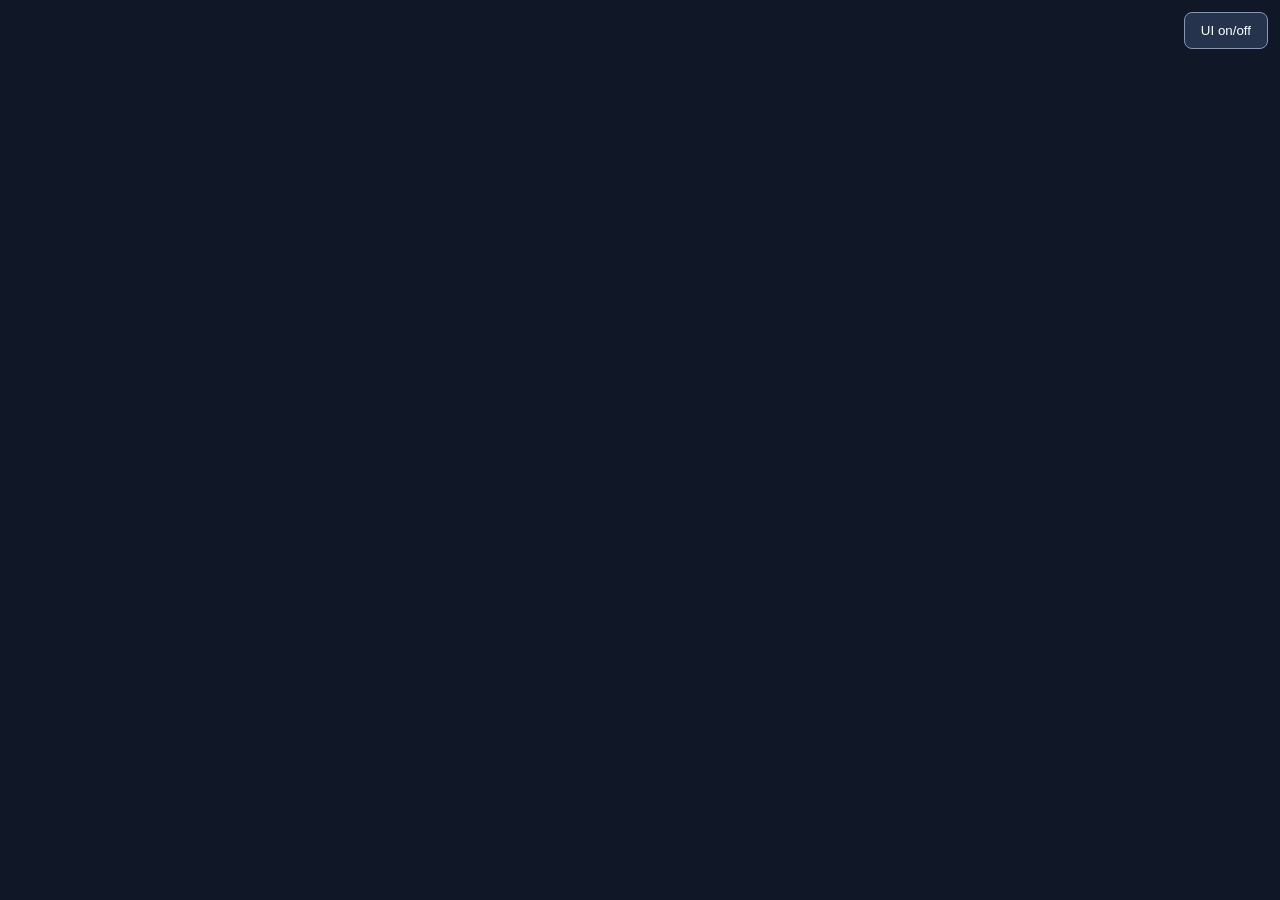
==== 3-Arrival/index.html @ 91040842 "ajout exercices 5-7" ====
<!doctype html>
<html lang="fr">
<head>
  <meta charset="utf-8">
  <meta name="viewport" content="width=device-width, initial-scale=1">
  <title>Arrival — Serpents et nourriture</title>
  <link rel="stylesheet" href="style.css">
  <script src="libraries/p5.min.js"></script>
  <script src="vehicle.js"></script>
  <script src="snakeRing.js"></script>
  <script src="snake.js"></script>
  <script src="snake-controls.js"></script>
  <script src="nourriture.js"></script>
  <script src="sketch.js"></script>
</head>
<body>
  <button id="ui-toggle" type="button" aria-expanded="false" aria-controls="controls-panel">UI on/off</button>
  <section id="controls-panel" hidden aria-label="Réglages des serpents">
    <h1>Arrival · Serpents</h1>
    <p>Déplacez la souris. Nourriture à portée : elle rejoint la tête et ajoute un anneau.</p>
    <fieldset><legend>Scène</legend>
      <label for="snakeCount">Serpents <output id="snakeCount-value"></output></label>
      <input id="snakeCount" type="range" min="1" max="20" step="1" value="1">
      <label for="foodInterval">Une nourriture toutes les (s) <output id="foodInterval-value"></output></label>
      <input id="foodInterval" type="range" min="0.5" max="20" step="0.5" value="5">
      <p>Nourriture présente : <output id="food-count">5</output></p>
    </fieldset>
    <div id="individual-snakes" aria-label="Paramètres individuels"></div>
    <fieldset><legend>Anneaux — paramètres communs</legend>
      <label for="ringSpeed">Vitesse max <output id="ringSpeed-value"></output></label>
      <input id="ringSpeed" type="range" min="0" max="40" step="0.1" value="5">
      <label for="ringForce">Accélération max <output id="ringForce-value"></output></label>
      <input id="ringForce" type="range" min="0" max="10" step="0.05" value="0.3">
      <label for="ringBraking">Zone de freinage anneaux (px) <output id="ringBraking-value"></output></label>
      <input id="ringBraking" type="range" min="20" max="300" step="1" value="50">
      <label for="headBraking">Zone de freinage têtes (px) <output id="headBraking-value"></output></label>
      <input id="headBraking" type="range" min="20" max="300" step="1" value="100">
    </fieldset>
    <label class="debug"><input id="debug-toggle" type="checkbox"> Debug · touche D</label>
    <p>Vitesse : px/image. Accélération : variation de vitesse/image. Espacement mesuré entre les bords des cercles.</p>
    <p>Illustrations : <a href="https://github.com/twitter/twemoji">Twemoji</a>, Twitter et contributeurs, <a href="https://creativecommons.org/licenses/by/4.0/">CC BY 4.0</a>.</p>
  </section>
</body>
</html>
---- 3-Arrival/style.css ----
html, body { margin: 0; padding: 0; background: #101827; color: #edf4ff; font: 14px/1.5 system-ui, sans-serif; }
canvas { display: block; touch-action: none; }
[hidden] { display: none !important; }
#ui-toggle { position: fixed; z-index: 3; top: 12px; right: 12px; padding: 10px 16px; border: 1px solid #8396b5; border-radius: 8px; background: #25344c; color: #fff; cursor: pointer; }
#controls-panel { position: fixed; z-index: 2; top: 12px; left: 12px; box-sizing: border-box; width: min(340px, calc(100vw - 24px)); max-height: calc(100vh - 76px); overflow: auto; padding: 18px; background: #162238f2; border: 1px solid #657d9f; border-radius: 12px; }
h1 { margin: 0; font-size: 20px; }
p { color: #bbcbe1; font-size: 12px; }
fieldset { margin: 14px 0; border: 1px solid #506684; border-radius: 8px; }
legend { color: #8de8c3; padding: 0 6px; }
label { display: flex; align-items: center; justify-content: space-between; margin-top: 8px; gap: 8px; }
output { color: #ffdb91; font-variant-numeric: tabular-nums; }
input[type=range] { display: block; width: 100%; margin: 8px 0 14px; accent-color: #5ee0af; }
.debug { justify-content: flex-start; }
:focus-visible { outline: 2px solid #ffdb91; outline-offset: 3px; }

input[type=color] { width: 100%; height: 36px; margin: 8px 0 14px; border: 1px solid #657d9f; background: transparent; cursor: pointer; }
a { color: #8de8c3; }
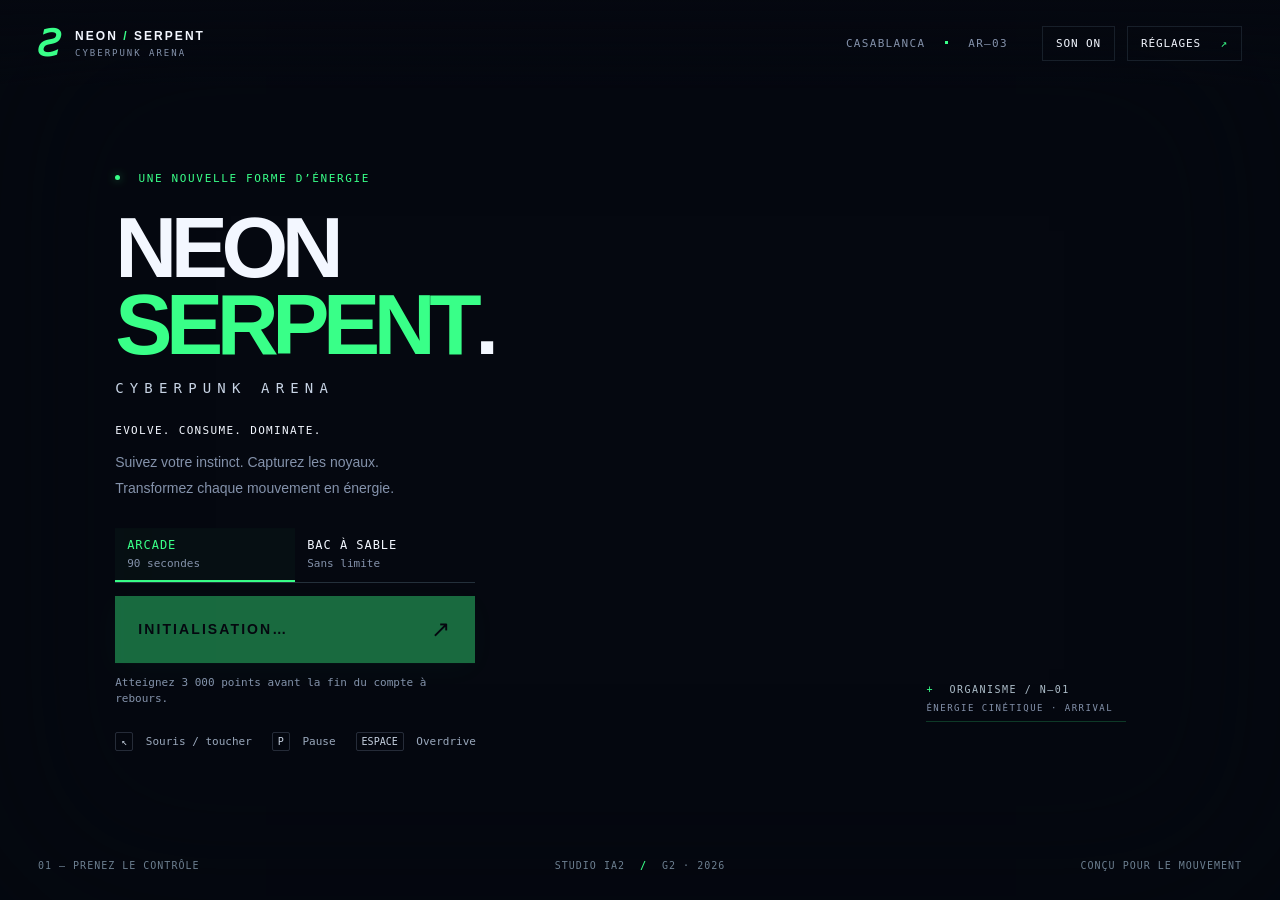
==== commit 315120e9: "Sauvegarder mes personnalisations avant synchronisation avec le cours" ====
--- a/3-Arrival/index.html
+++ b/3-Arrival/index.html
@@ -1,44 +1,74 @@
-<!doctype html>
+<!DOCTYPE html>
 <html lang="fr">
 <head>
   <meta charset="utf-8">
-  <meta name="viewport" content="width=device-width, initial-scale=1">
-  <title>Arrival — Serpents et nourriture</title>
+  <meta name="viewport" content="width=device-width, initial-scale=1, viewport-fit=cover">
+  <meta name="theme-color" content="#050810">
+  <meta name="description" content="Pilotez le serpent, enchaînez les noyaux et libérez l’Overdrive.">
+  <title>NEON SERPENT — CYBERPUNK ARENA</title>
+  <link rel="icon" href="data:image/svg+xml,%3Csvg xmlns='http://www.w3.org/2000/svg' viewBox='0 0 32 32'%3E%3Cpath fill='%2339FF88' d='M4 4h24v7H11v3h17v14H4v-7h17v-3H4z'/%3E%3C/svg%3E">
   <link rel="stylesheet" href="style.css">
-  <script src="libraries/p5.min.js"></script>
-  <script src="vehicle.js"></script>
-  <script src="snakeRing.js"></script>
-  <script src="snake.js"></script>
-  <script src="snake-controls.js"></script>
-  <script src="nourriture.js"></script>
-  <script src="sketch.js"></script>
+  <script defer src="libraries/p5.min.js"></script>
+  <script defer src="vehicle.js"></script>
+  <script defer src="snake.js"></script>
+  <script defer src="food.js"></script>
+  <script defer src="arenaSession.js"></script>
+  <script defer src="energyParticle.js"></script>
+  <script defer src="arenaEffects.js"></script>
+  <script defer src="neonSnake.js"></script>
+  <script defer src="neonFood.js"></script>
+  <script defer src="arenaAudio.js"></script>
+  <script defer src="arenaRenderer.js"></script>
+  <script defer src="arenaUI.js"></script>
+  <script defer src="sketch.js"></script>
 </head>
 <body>
-  <button id="ui-toggle" type="button" aria-expanded="false" aria-controls="controls-panel">UI on/off</button>
-  <section id="controls-panel" hidden aria-label="Réglages des serpents">
-    <h1>Arrival · Serpents</h1>
-    <p>Déplacez la souris. Nourriture à portée : elle rejoint la tête et ajoute un anneau.</p>
-    <fieldset><legend>Scène</legend>
-      <label for="snakeCount">Serpents <output id="snakeCount-value"></output></label>
-      <input id="snakeCount" type="range" min="1" max="20" step="1" value="1">
-      <label for="foodInterval">Une nourriture toutes les (s) <output id="foodInterval-value"></output></label>
-      <input id="foodInterval" type="range" min="0.5" max="20" step="0.5" value="5">
-      <p>Nourriture présente : <output id="food-count">5</output></p>
-    </fieldset>
-    <div id="individual-snakes" aria-label="Paramètres individuels"></div>
-    <fieldset><legend>Anneaux — paramètres communs</legend>
-      <label for="ringSpeed">Vitesse max <output id="ringSpeed-value"></output></label>
-      <input id="ringSpeed" type="range" min="0" max="40" step="0.1" value="5">
-      <label for="ringForce">Accélération max <output id="ringForce-value"></output></label>
-      <input id="ringForce" type="range" min="0" max="10" step="0.05" value="0.3">
-      <label for="ringBraking">Zone de freinage anneaux (px) <output id="ringBraking-value"></output></label>
-      <input id="ringBraking" type="range" min="20" max="300" step="1" value="50">
-      <label for="headBraking">Zone de freinage têtes (px) <output id="headBraking-value"></output></label>
-      <input id="headBraking" type="range" min="20" max="300" step="1" value="100">
-    </fieldset>
-    <label class="debug"><input id="debug-toggle" type="checkbox"> Debug · touche D</label>
-    <p>Vitesse : px/image. Accélération : variation de vitesse/image. Espacement mesuré entre les bords des cercles.</p>
-    <p>Illustrations : <a href="https://github.com/twitter/twemoji">Twemoji</a>, Twitter et contributeurs, <a href="https://creativecommons.org/licenses/by/4.0/">CC BY 4.0</a>.</p>
+  <main id="arena" aria-label="Arène Neon Serpent"></main>
+  <div class="vignette" aria-hidden="true"></div>
+  <header class="masthead">
+    <a class="wordmark" href="#" id="home" aria-label="Neon Serpent, retour au menu"><span class="sigil" aria-hidden="true">Ƨ</span><span>NEON<span class="green"> / </span>SERPENT<small>CYBERPUNK ARENA</small></span></a>
+    <div class="header-actions"><span class="location">CASABLANCA <i></i> AR—03</span><button id="sound" class="icon-button" aria-pressed="false" title="Couper le son · M">SON ON</button><button id="settings-open" class="icon-button" aria-label="Ouvrir les réglages · H">RÉGLAGES <span>↗</span></button></div>
+  </header>
+
+  <section id="menu" class="menu-screen" aria-labelledby="game-title">
+    <div class="hero">
+      <p class="eyebrow"><span class="status-dot"></span> UNE NOUVELLE FORME D’ÉNERGIE</p>
+      <h1 id="game-title">NEON<br><span>SERPENT</span><b class="title-period">.</b></h1>
+      <p class="subtitle">CYBERPUNK ARENA</p>
+      <p class="tagline">EVOLVE. CONSUME. DOMINATE.</p>
+      <p class="hero-copy">Suivez votre instinct. Capturez les noyaux.<br>Transformez chaque mouvement en énergie.</p>
+      <div class="mode-switch" role="group" aria-label="Mode de jeu"><button data-mode="arcade" aria-pressed="true" class="selected">ARCADE <small>90 secondes</small></button><button data-mode="sandbox" aria-pressed="false">BAC À SABLE <small>Sans limite</small></button></div>
+      <button id="play" class="play-button" disabled><span>INITIALISATION…</span><b>↗</b></button>
+      <p id="mode-guide" class="mode-guide">Atteignez 3 000 points avant la fin du compte à rebours.</p>
+      <div class="controls-guide"><span><kbd>↖</kbd> Souris / toucher</span><span><kbd>P</kbd> Pause</span><span><kbd>ESPACE</kbd> Overdrive</span></div>
+    </div>
+    <div class="specimen-label" aria-hidden="true"><span class="tiny-cross">+</span> ORGANISME / N—01<small>ÉNERGIE CINÉTIQUE · ARRIVAL</small><div class="specimen-line"></div></div>
+    <div class="menu-footer"><span>01 — PRENEZ LE CONTRÔLE</span><span>STUDIO IA2 <b> / </b> G2 · 2026</span><span class="footer-right">CONÇU POUR LE MOUVEMENT</span></div>
   </section>
+
+  <section id="hud" class="hud" hidden aria-label="Statistiques de la partie">
+    <div class="score-block"><span class="micro-label">SCORE</span><strong id="score">000000</strong><span class="best-label">RECORD <b id="best">0</b></span></div>
+    <div class="round-block"><span id="mode-label" class="micro-label">ARCADE / OBJECTIF 3000</span><strong id="timer">01:30</strong><span id="cores">0 noyau · 14 anneaux</span></div>
+    <div class="combo-block"><span class="micro-label">COMBO</span><strong id="combo">×1</strong><div class="combo-track"><i id="combo-progress"></i></div></div>
+  </section>
+  <div id="game-toolbar" class="game-toolbar" hidden>
+    <div class="overdrive-group"><div class="overdrive-heading"><span id="overdrive-label">OVERDRIVE</span><span id="charge">0%</span></div><div class="energy-track"><i id="energy-progress"></i></div><button id="overdrive" disabled>CHARGEZ AVEC 5 NOYAUX <kbd>ESPACE</kbd></button></div>
+    <div class="toolbar-right"><button id="add-snake" hidden>＋ SERPENT</button><button id="restart">RECOMMENCER <kbd>R</kbd></button><button id="pause">PAUSE <kbd>P</kbd></button></div>
+  </div>
+  <div id="toast" class="toast" role="status" aria-live="polite"></div>
+  <div id="score-pop" class="score-pop" aria-hidden="true"></div>
+
+  <section id="pause-screen" class="overlay" hidden aria-labelledby="pause-title"><div class="result-card"><span class="eyebrow">SIGNAL EN ATTENTE</span><h2 id="pause-title">PAUSE<span class="green">.</span></h2><p>Respirez. Votre énergie vous attend.</p><button id="resume" class="primary-button">REPRENDRE <span>↗</span></button><button id="pause-menu" class="text-button">RETOUR AU MENU</button></div></section>
+  <section id="result-screen" class="overlay" hidden aria-labelledby="result-title"><div class="result-card"><span id="result-eyebrow" class="eyebrow">SESSION TERMINÉE</span><h2 id="result-title">GAME OVER</h2><p id="result-copy">Le temps est écoulé. Reconnectez-vous.</p><div class="result-stats"><div><span>SCORE FINAL</span><strong id="final-score">0</strong></div><div><span>RECORD</span><strong id="final-best">0</strong></div><div><span>COMBO MAX.</span><strong id="final-combo">×1</strong></div></div><button id="retry" class="primary-button">REJOUER <span>↗</span></button><button id="result-menu" class="text-button">RETOUR AU MENU</button></div></section>
+
+  <dialog id="settings" aria-labelledby="settings-title"><div class="settings-heading"><div><span class="eyebrow">CALIBRATION</span><h2 id="settings-title">À votre rythme.</h2></div><button id="settings-close" aria-label="Fermer les réglages">✕</button></div>
+    <p class="settings-intro">Des réglages indépendants pour une créature qui vous ressemble.</p>
+    <fieldset><legend>MOUVEMENT / TÊTE</legend><label for="head-speed">Vitesse maximale <output id="head-speed-value">4.0</output></label><input id="head-speed" type="range" min="0" max="12" step="0.1" value="4"><label for="head-force">Accélération · maxForce <output id="head-force-value">0.20</output></label><input id="head-force" type="range" min="0" max="1" step="0.01" value="0.2"></fieldset>
+    <fieldset><legend>MOUVEMENT / ANNEAUX</legend><label for="body-speed">Vitesse maximale <output id="body-speed-value">4.0</output></label><input id="body-speed" type="range" min="0" max="12" step="0.1" value="4"><label for="body-force">Accélération · maxForce <output id="body-force-value">0.20</output></label><input id="body-force" type="range" min="0" max="1" step="0.01" value="0.2"></fieldset>
+    <fieldset><legend>AUDIO</legend><label for="master-volume">Volume général <output id="master-volume-value">45%</output></label><input id="master-volume" type="range" min="0" max="100" value="45"><div class="volume-pair"><div><label for="effects-volume">Effets <output id="effects-volume-value">70%</output></label><input id="effects-volume" type="range" min="0" max="100" value="70"></div><div><label for="music-volume">Ambiance <output id="music-volume-value">25%</output></label><input id="music-volume" type="range" min="0" max="100" value="25"></div></div><label class="checkbox-label"><input id="music-enabled" type="checkbox"> Ambiance synthétique</label></fieldset>
+    <fieldset><legend>CONFORT VISUEL</legend><label class="checkbox-label"><input id="reduced-effects" type="checkbox"> Effets réduits</label><label class="checkbox-label"><input id="screen-shake" type="checkbox"> Micro-secousse à la collecte</label></fieldset>
+    <p class="settings-note">Physique par image : maxForce règle l’accélération. Les réglages sont conservés lors d’un redémarrage. <kbd>H</kbd> ouvre ou ferme ce panneau.</p>
+  </dialog>
+  <noscript><p class="no-script">Activez JavaScript pour entrer dans l’arène.</p></noscript>
 </body>
 </html>
--- a/3-Arrival/style.css
+++ b/3-Arrival/style.css
@@ -1,17 +1,182 @@
-html, body { margin: 0; padding: 0; background: #101827; color: #edf4ff; font: 14px/1.5 system-ui, sans-serif; }
+@font-face { font-family: ArenaMono; src: url('assets/inconsolata.otf') format('opentype'); font-display: swap; }
+:root { color-scheme: dark; --bg: #050810; --panel: #0A1020; --green: #39FF88; --cyan: #00E5FF; --text: #F3F7FF; --muted: #8492AB; --line: #25313d; }
+* { box-sizing: border-box; }
+html, body { margin: 0; width: 100%; height: 100%; overflow: hidden; background: var(--bg); color: var(--text); font-family: 'Segoe UI', Arial, sans-serif; }
+body { -webkit-tap-highlight-color: transparent; }
+button, input { font: inherit; }
+button { cursor: pointer; color: var(--text); background: transparent; border: 1px solid var(--line); transition: color 150ms, border-color 150ms, background 150ms, transform 150ms; }
+button:hover { border-color: var(--green); color: var(--green); }
+button:active { transform: translateY(1px); }
+button:disabled { opacity: .4; cursor: default; transform: none; }
+button:focus-visible, a:focus-visible, input:focus-visible { outline: 2px solid var(--cyan); outline-offset: 4px; }
+button, a { touch-action: manipulation; }
+[hidden] { display: none !important; }
+.green { color: var(--green); }
 canvas { display: block; touch-action: none; }
-[hidden] { display: none !important; }
-#ui-toggle { position: fixed; z-index: 3; top: 12px; right: 12px; padding: 10px 16px; border: 1px solid #8396b5; border-radius: 8px; background: #25344c; color: #fff; cursor: pointer; }
-#controls-panel { position: fixed; z-index: 2; top: 12px; left: 12px; box-sizing: border-box; width: min(340px, calc(100vw - 24px)); max-height: calc(100vh - 76px); overflow: auto; padding: 18px; background: #162238f2; border: 1px solid #657d9f; border-radius: 12px; }
-h1 { margin: 0; font-size: 20px; }
-p { color: #bbcbe1; font-size: 12px; }
-fieldset { margin: 14px 0; border: 1px solid #506684; border-radius: 8px; }
-legend { color: #8de8c3; padding: 0 6px; }
-label { display: flex; align-items: center; justify-content: space-between; margin-top: 8px; gap: 8px; }
-output { color: #ffdb91; font-variant-numeric: tabular-nums; }
-input[type=range] { display: block; width: 100%; margin: 8px 0 14px; accent-color: #5ee0af; }
-.debug { justify-content: flex-start; }
-:focus-visible { outline: 2px solid #ffdb91; outline-offset: 3px; }
-
-input[type=color] { width: 100%; height: 36px; margin: 8px 0 14px; border: 1px solid #657d9f; background: transparent; cursor: pointer; }
-a { color: #8de8c3; }
+#arena { position: fixed; inset: 0; }
+.vignette { position: fixed; inset: 0; pointer-events: none; box-shadow: inset 0 0 160px 40px #05081077; z-index: 1; }
+.masthead { position: fixed; inset: 0 0 auto; height: 87px; padding: 0 38px; display: flex; align-items: center; justify-content: space-between; z-index: 5; background: linear-gradient(#050810ef, #05081088, transparent); }
+.wordmark { display: flex; gap: 12px; align-items: center; text-decoration: none; color: var(--text); font-size: 12px; font-weight: 800; letter-spacing: .17em; }
+.wordmark small { display: block; color: var(--muted); font: 9px ArenaMono, monospace; letter-spacing: .22em; margin-top: 5px; }
+.sigil { color: var(--green); font-size: 36px; font-weight: 900; line-height: 1; transform: skew(-12deg); }
+.header-actions { display: flex; align-items: center; gap: 12px; }
+.masthead, .game-toolbar { pointer-events: none; }
+.masthead a, .masthead button, .game-toolbar button { pointer-events: auto; }
+.location { margin-right: 22px; font: 11px ArenaMono, monospace; color: var(--muted); letter-spacing: .12em; }
+.location i { display: inline-block; width: 3px; height: 3px; margin: 3px 12px; background: var(--green); }
+.icon-button { padding: 10px 13px; font: 11px ArenaMono, monospace; letter-spacing: .08em; border-color: #25313d99; }
+.icon-button span { margin-left: 12px; color: var(--green); }
+.menu-screen { position: fixed; inset: 0; z-index: 2; pointer-events: none; }
+.hero { position: absolute; left: 9%; top: 50%; transform: translateY(-49%); width: min(580px, 47vw); pointer-events: auto; }
+.eyebrow { font: 11px ArenaMono, monospace; letter-spacing: .15em; color: var(--green); }
+.status-dot { display: inline-block; width: 5px; height: 5px; background: var(--green); margin: 0 10px 2px 0; border-radius: 50%; box-shadow: 0 0 8px #39ff8870; }
+h1 { margin: 24px 0 8px; font-size: clamp(65px, 6.7vw, 108px); line-height: .9; letter-spacing: -.075em; font-weight: 900; }
+h1 span { color: var(--green); }
+.title-period { color: var(--text); }
+.subtitle { font: 14px ArenaMono, monospace; letter-spacing: .44em; margin: 17px 0 28px; color: #c7d3e4; }
+.tagline { font: 11px ArenaMono, monospace; letter-spacing: .12em; color: var(--text); }
+.hero-copy { font-size: 14px; line-height: 1.8; color: var(--muted); margin: 13px 0 27px; }
+.mode-switch { display: flex; width: 360px; max-width: 100%; margin-bottom: 13px; border-bottom: 1px solid var(--line); }
+.mode-switch button { text-align: left; width: 50%; padding: 10px 12px; font: 12px ArenaMono, monospace; letter-spacing: .08em; border: 0; border-bottom: 2px solid transparent; }
+.mode-switch button.selected { color: var(--green); border-bottom-color: var(--green); background: #39ff8808; }
+.mode-switch small { display: block; margin-top: 5px; color: var(--muted); font-size: 11px; letter-spacing: 0; }
+.play-button { width: 360px; max-width: 100%; padding: 19px 22px; display: flex; justify-content: space-between; align-items: center; color: #050810; background: var(--green); border-color: var(--green); font-size: 14px; letter-spacing: .15em; font-weight: 800; box-shadow: 0 6px 30px #39ff8814; }
+.play-button b { font-size: 23px; font-weight: 400; }
+.play-button:hover, .primary-button:hover { background: #97ffbd; color: #050810; border-color: #97ffbd; box-shadow: 0 6px 30px #39ff8829; }
+.mode-guide { color: var(--muted); font: 11px ArenaMono, monospace; margin: 12px 0 24px; max-width: 360px; line-height: 1.5; }
+.controls-guide { display: flex; gap: 20px; color: #9aa8bc; font: 11px ArenaMono, monospace; }
+kbd { display: inline-block; font: 10px ArenaMono, monospace; border: 1px solid #8492ab44; padding: 3px 5px; border-radius: 2px; color: #c5d0df; }
+.controls-guide kbd { margin-right: 6px; }
+.specimen-label { position: absolute; right: 12%; top: 76%; color: #adbdc9; font: 10px ArenaMono, monospace; letter-spacing: .15em; }
+.specimen-label small { display: block; margin: 8px 0; font-size: 9px; color: var(--muted); }
+.tiny-cross { color: var(--green); margin-right: 8px; }
+.specimen-line { width: 200px; border-top: 1px solid #39ff8833; }
+.menu-footer { position: absolute; bottom: 29px; left: 38px; right: 38px; display: flex; justify-content: space-between; color: #6c7f90; font: 10px ArenaMono, monospace; letter-spacing: .1em; }
+.menu-footer b { color: var(--green); margin: 0 8px; }
+.hud { position: fixed; top: 102px; left: 57px; right: 57px; display: flex; justify-content: space-between; z-index: 3; pointer-events: none; }
+.micro-label { color: var(--muted); font: 10px ArenaMono, monospace; letter-spacing: .15em; }
+.score-block strong { display: block; font: 38px ArenaMono, monospace; font-variant-numeric: tabular-nums; margin: 4px 0 3px; letter-spacing: .02em; }
+.best-label { color: var(--muted); font: 10px ArenaMono, monospace; }
+.best-label b { color: #c2d0dc; font-weight: 400; margin-left: 6px; }
+.round-block { text-align: center; }
+.round-block strong { display: block; font: 27px ArenaMono, monospace; margin-top: 6px; }
+.round-block > span:last-child { display: block; color: var(--muted); font: 10px ArenaMono, monospace; margin-top: 7px; }
+.round-block.danger strong { color: #FFB547; }
+.combo-block { text-align: right; width: 100px; }
+.combo-block strong { display: block; font: 32px ArenaMono, monospace; color: var(--green); margin-top: 4px; }
+.combo-track, .energy-track { height: 2px; background: #253544; overflow: hidden; }
+.combo-track { margin-top: 8px; }
+.combo-track i, .energy-track i { display: block; height: 100%; width: 0; background: var(--green); transition: width 100ms linear; }
+.game-toolbar { position: fixed; bottom: 23px; left: 38px; right: 38px; display: flex; align-items: flex-end; justify-content: space-between; gap: 15px; z-index: 4; }
+.overdrive-group { width: 280px; }
+.overdrive-heading { display: flex; justify-content: space-between; color: var(--green); font: 10px ArenaMono, monospace; letter-spacing: .1em; }
+.energy-track { height: 3px; margin-top: 8px; }
+.overdrive-group button { font: 10px ArenaMono, monospace; border: 0; padding: 7px 0 0; text-align: left; width: 100%; }
+.overdrive-group button kbd { float: right; font-size: 9px; padding: 1px 4px; }
+.toolbar-right { display: flex; gap: 9px; }
+.toolbar-right button { padding: 10px 13px; font: 10px ArenaMono, monospace; background: #050810d9; }
+.toolbar-right kbd { margin-left: 6px; }
+.toast { position: fixed; z-index: 8; top: 205px; left: 50%; transform: translate(-50%, 8px); opacity: 0; font: 12px ArenaMono, monospace; color: var(--green); background: #050810e6; border: 1px solid #39ff8833; padding: 12px 22px; letter-spacing: .12em; pointer-events: none; transition: opacity 150ms, transform 150ms; white-space: nowrap; }
+.toast.visible { opacity: 1; transform: translate(-50%, 0); }
+.score-pop { position: fixed; font: 22px ArenaMono, monospace; color: var(--cyan); pointer-events: none; opacity: 0; z-index: 4; text-shadow: 0 0 12px #00e5ff60; }
+.score-pop.animate { animation: score-rise .7s ease-out both; }
+@keyframes score-rise { from { opacity: 1; transform: translateY(0); } to { opacity: 0; transform: translateY(-45px); } }
+.score-block.pulse strong { animation: score-pulse .3s ease-out; }
+@keyframes score-pulse { 0% { color: var(--cyan); transform: scale(1.07); } 100% { color: var(--text); transform: scale(1); } }
+.overlay { position: fixed; inset: 0; z-index: 6; background: #050810bf; backdrop-filter: blur(7px); display: grid; place-items: center; padding: 22px; }
+.result-card { text-align: center; max-width: 510px; width: 100%; border: 1px solid #2c3e4d; background: #0a1020ed; padding: 42px 36px 25px; box-shadow: 0 25px 80px #0006; }
+.result-card h2 { font-size: clamp(35px, 5vw, 58px); font-weight: 900; letter-spacing: -.06em; margin: 13px 0; }
+.result-card p { color: var(--muted); font-size: 13px; line-height: 1.7; }
+.result-stats { display: flex; justify-content: space-around; gap: 12px; padding: 24px 0; margin: 22px 0; border-top: 1px solid var(--line); border-bottom: 1px solid var(--line); }
+.result-stats span { display: block; font: 10px ArenaMono, monospace; color: var(--muted); }
+.result-stats strong { display: block; font: 26px ArenaMono, monospace; margin-top: 10px; }
+.primary-button { display: flex; justify-content: space-between; width: 100%; margin-top: 24px; padding: 15px 19px; color: var(--bg); background: var(--green); border-color: var(--green); font: bold 13px ArenaMono, monospace; letter-spacing: .1em; }
+.text-button { border: 0; color: var(--muted); font: 10px ArenaMono, monospace; padding: 16px 12px 8px; }
+dialog { width: min(440px, calc(100vw - 30px)); max-height: calc(100dvh - 36px); padding: 24px 27px; border: 1px solid #2d4350; background: #0A1020; color: var(--text); box-shadow: 0 20px 100px #0009; }
+dialog::backdrop { background: #050810bb; backdrop-filter: blur(6px); }
+.settings-heading { display: flex; align-items: center; justify-content: space-between; }
+.settings-heading h2 { margin: 7px 0; font-size: 24px; letter-spacing: -.04em; }
+.settings-heading button { border: 0; padding: 7px; font-size: 20px; }
+.settings-intro { font-size: 12px; color: var(--muted); line-height: 1.6; }
+fieldset { border: 0; border-top: 1px solid var(--line); padding: 15px 0 5px; margin: 20px 0 0; }
+legend { padding-right: 12px; color: var(--green); font: 10px ArenaMono, monospace; letter-spacing: .12em; }
+fieldset label { display: flex; justify-content: space-between; font-size: 12px; color: #c3cfde; align-items: center; }
+output { font: 12px ArenaMono, monospace; color: var(--text); }
+input[type='range'] { width: 100%; height: 4px; accent-color: var(--green); margin: 15px 0 22px; cursor: pointer; }
+.volume-pair { display: flex; gap: 25px; }
+.volume-pair > div { width: 50%; }
+.checkbox-label { justify-content: flex-start; gap: 10px; margin: 0 0 12px; }
+input[type='checkbox'] { accent-color: var(--green); width: 15px; height: 15px; }
+.settings-note { font-size: 10px; line-height: 1.7; color: var(--muted); }
+.no-script { position: fixed; top: 20%; left: 20%; z-index: 10; }
+body.is-playing .location { display: none; }
+body.is-playing canvas { cursor: none; }
+body.reduced *, body.reduced *::before, body.reduced *::after { animation-duration: .001ms !important; transition-duration: .001ms !important; }
+@media (max-width: 850px) {
+  .masthead { padding: 0 22px; height: 76px; }
+  .location { display: none; }
+  .hero { left: 7%; width: 53vw; }
+  h1 { font-size: 68px; }
+  .subtitle { font-size: 11px; letter-spacing: .32em; }
+  .controls-guide { gap: 10px; font-size: 10px; }
+  .menu-footer { left: 22px; right: 22px; }
+  .footer-right { display: none; }
+  .specimen-label { right: 8%; top: 78%; }
+  .game-toolbar { left: 22px; right: 22px; }
+  .toolbar-right button { padding: 10px 9px; }
+  .toolbar-right kbd { display: none; }
+  .hud { left: 35px; right: 35px; top: 91px; }
+}
+@media (max-width: 600px) {
+  .masthead { height: 68px; padding: 0 16px; }
+  .wordmark { font-size: 9px; gap: 7px; }
+  .wordmark small { font-size: 8px; }
+  .sigil { font-size: 30px; }
+  .header-actions { gap: 5px; }
+  .icon-button { font-size: 9px; padding: 9px 7px; }
+  .icon-button span { display: none; }
+  .hero { left: 26px; top: 46%; width: calc(100% - 52px); }
+  h1 { font-size: clamp(65px, 16vw, 88px); margin-top: 20px; }
+  .hero-copy { margin: 14px 0 20px; font-size: 12px; }
+  .eyebrow { font-size: 9px; }
+  .subtitle { margin-bottom: 22px; }
+  .mode-switch, .play-button { width: 100%; }
+  .mode-guide { margin-bottom: 18px; }
+  .controls-guide { gap: 10px; flex-wrap: wrap; }
+  .specimen-label { display: none; }
+  .menu-footer { font-size: 8px; left: 16px; right: 16px; bottom: 21px; }
+  .menu-screen { background: linear-gradient(90deg, #050810b3, #05081066); }
+  .hud { top: 82px; left: 25px; right: 25px; }
+  .score-block strong { font-size: 28px; }
+  .round-block strong { font-size: 23px; }
+  .round-block .micro-label { font-size: 8px; letter-spacing: 0; }
+  .round-block > span:last-child { font-size: 8px; }
+  .combo-block { width: 58px; }
+  .combo-block strong { font-size: 25px; }
+  .game-toolbar { bottom: 16px; left: 16px; right: 16px; gap: 10px; flex-wrap: wrap; }
+  .overdrive-group { width: 100%; }
+  .toolbar-right { width: 100%; justify-content: flex-end; }
+  .toolbar-right button { font-size: 9px; padding: 7px 10px; }
+  .overdrive-group button { font-size: 9px; }
+  .toast { top: 171px; font-size: 10px; padding: 10px 14px; }
+  .result-card { padding: 30px 20px 20px; }
+}
+@media (max-height: 700px) and (min-width: 601px) {
+  .hero { top: 51%; }
+  h1 { font-size: 67px; margin-top: 16px; }
+  .subtitle { margin: 13px 0 19px; }
+  .hero-copy { margin: 8px 0 15px; }
+  .mode-guide { margin-bottom: 15px; }
+  .play-button { padding: 14px 20px; }
+}
+@media (max-height: 620px) and (max-width: 600px) {
+  .hero { top: 76px; transform: none; }
+  h1 { font-size: 54px; margin: 13px 0; }
+  .subtitle { margin: 10px 0; }
+  .hero-copy, .menu-footer { display: none; }
+  .tagline { margin-bottom: 17px; }
+  .play-button { padding: 13px 20px; }
+}
+@media (prefers-reduced-motion: reduce) {
+  *, *::before, *::after { animation-duration: .001ms !important; transition-duration: .001ms !important; }
+}
